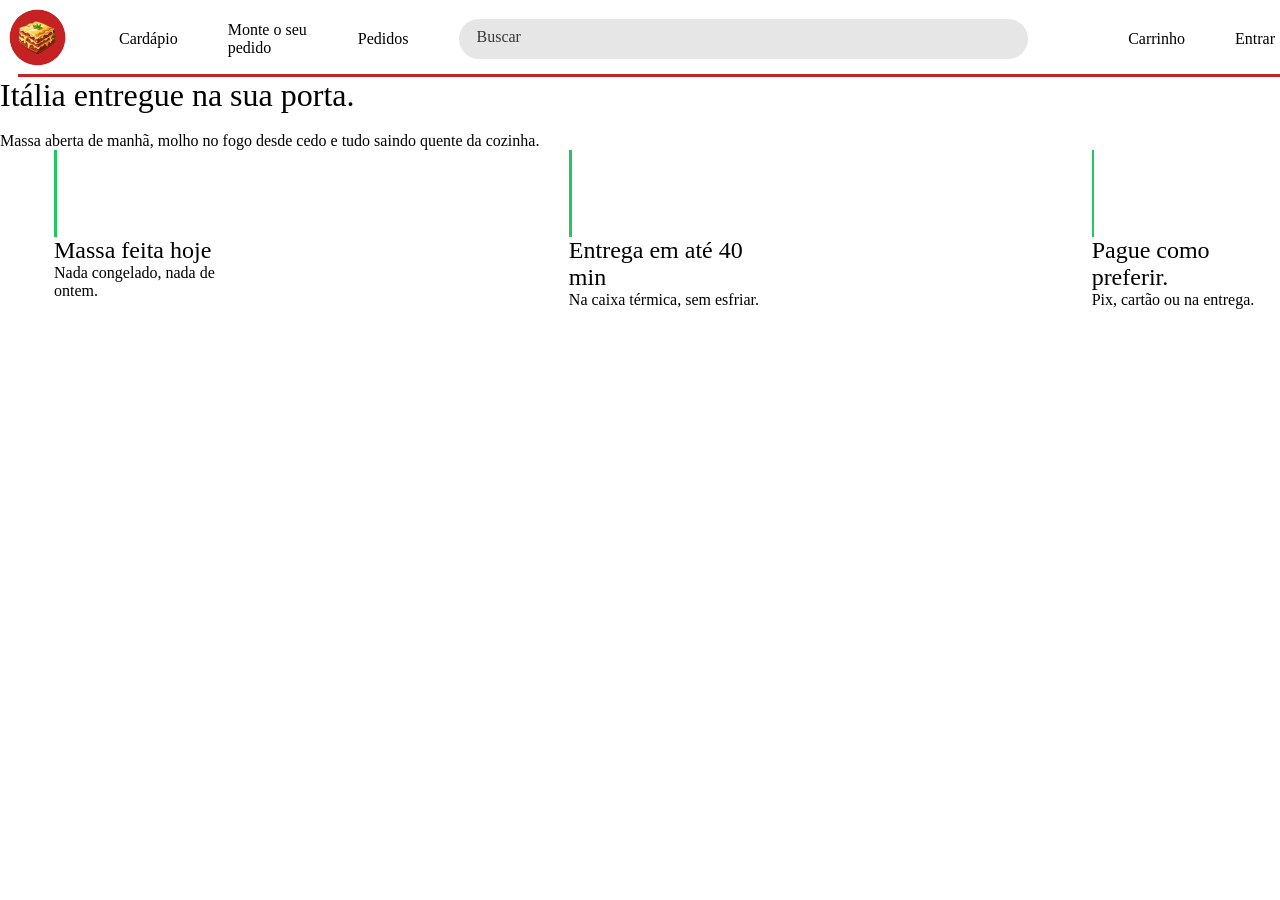
==== index.html @ 50cc24cd "Add files via upload" ====
<!DOCTYPE html>
<html lang="en">
<head>
    <meta charset="UTF-8">
    <meta name="viewport" content="width=device-width, initial-scale=1.0">
    <link rel="stylesheet" href="style.css">
    <title>Document</title>
</head>
<body>
    <section>
        <ul class="menu">
            <li><img src="imgs/ALLA_ROMANA__1_-removebg-preview.png" class="logo" alt=""></li>
            <li><a href="">Cardápio</a></li>
            <li><a href="">Monte o seu pedido</a></li>
            <li><a href="">Pedidos</a></li>
            <li id="move"><img src="" alt=""><p class="font-buscar">Buscar</p></li>
            <li class="espacamento"></li>
            <li><a href="">Carrinho</a></li>
            <li><a href="">Entrar</a></li>
        </ul>
        <span class="linha"></span>
    </section>
    <main class="container-main">

        <div>
        <h1 class="font-lado">Itália entregue na sua porta.</h1>
        <img src="" alt="">
        <p>Massa aberta de manhã, molho no fogo desde cedo e tudo saindo quente da cozinha.</p>
    </div>

    <div class="container-info">
        <div>
            <span class="linha-info"></span>
        <h2>Massa feita hoje</h2>
        <p>Nada congelado, nada de ontem.</p>
    </div>

    <div><span class="linha-info"></span>
        <h2>Entrega em até 40 min</h2>
        <p>Na caixa térmica, sem esfriar.</p>
    </div>

    <div>
        <span class="linha-info"></span>
        <h2>Pague como preferir.</h2>
        <p>Pix, cartão ou na entrega.</p>
    </div>

    </div>
    </main>

    <footer class="container-copy">

    </footer>
</body>
</html>
---- style.css ----
*{
    box-sizing: border-box;
    margin: 0;
    padding: 0;
    font-weight: normal;
    font-style: normal;
}

:root{
    --cor-fonte: black;
    --cor-busca: #E6E6E6;
}

li{
    list-style-type: none;
}
a{
    text-decoration: none;
    color: var(--cor-fonte);
}

.menu{
    display: flex;
    align-items: center;
    padding: 5px;
    margin: 0;
    gap: 50px;
}
.logo{
    width: 64px;
    height: 64px;
}


#move{
    text-align: center;
    background-color:var(--cor-busca);
    height: 40px;
    width: 100vh;
    border-radius: 100px;
    color: #383838;
    display: flex;
}
.font-buscar{
    margin-top: 1vh;
    margin-left: 2vh;
}
.linha{
    background-color: #C72323;
    display: flex;
    margin-left: 2vh;
    margin-top: -0.5vh;
    width: 1880px;
    height: 3px;
}

.container-info{
    margin-left: 6vh;
    display: flex;
    gap: 26%;
}

.linha-info{
    background-color: #23C75F;
    display: flex;
    width: 2.74px;
    height: 87.63px;
}
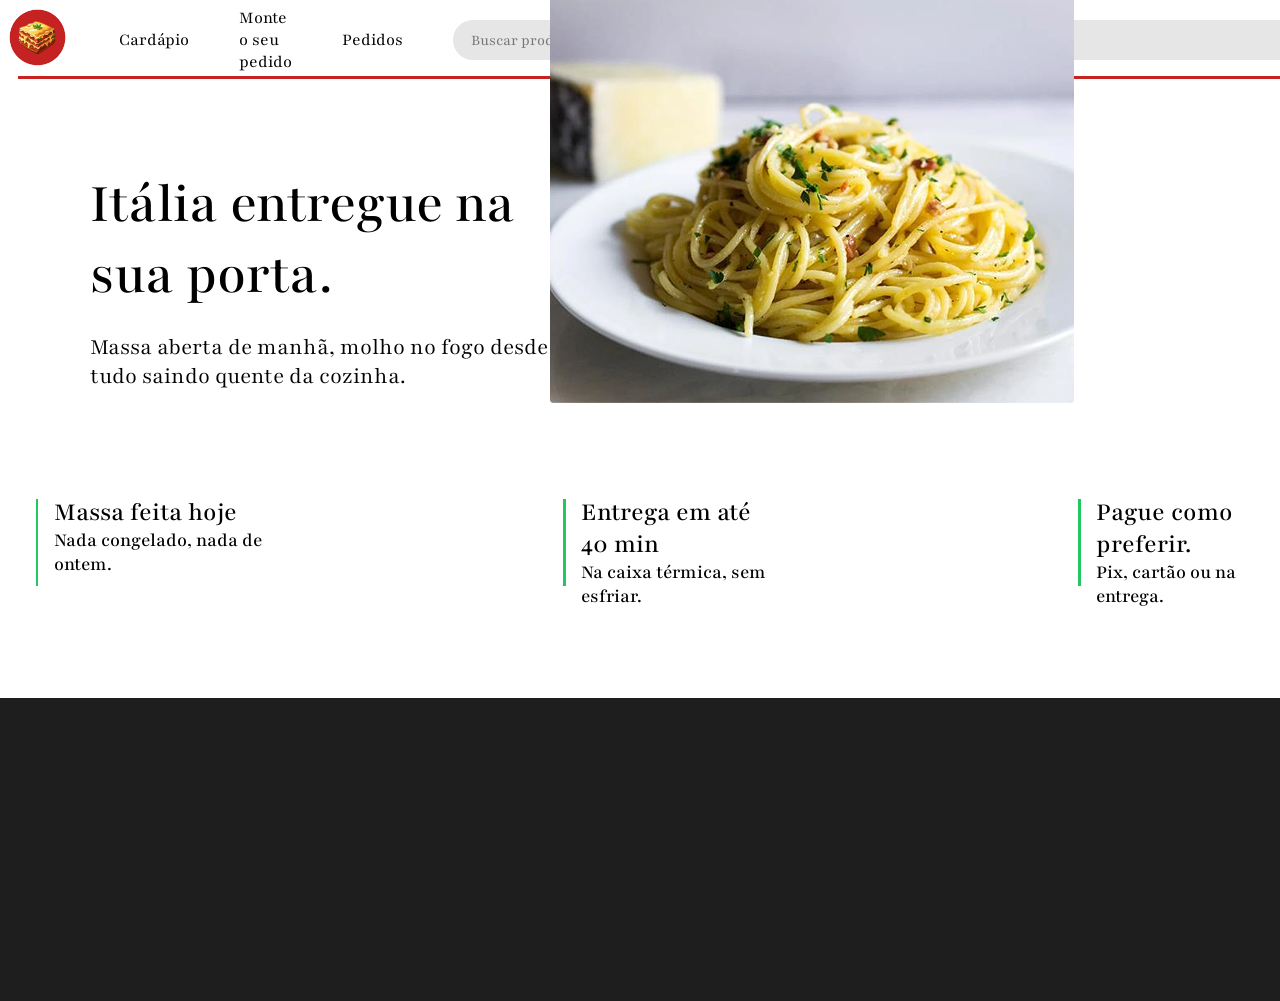
==== commit f787820e: "Add files via upload" ====
--- a/index.html
+++ b/index.html
@@ -4,6 +4,10 @@
     <meta charset="UTF-8">
     <meta name="viewport" content="width=device-width, initial-scale=1.0">
     <link rel="stylesheet" href="style.css">
+    <link rel="preconnect" href="https://fonts.googleapis.com">
+<link rel="preconnect" href="https://fonts.gstatic.com" crossorigin>
+<link href="https://fonts.googleapis.com/css2?family=Playfair:ital,opsz,wght@0,5..1200,300..900;1,5..1200,300..900&display=swap" rel="stylesheet">
+
     <title>Document</title>
 </head>
 <body>
@@ -13,44 +17,47 @@
             <li><a href="">Cardápio</a></li>
             <li><a href="">Monte o seu pedido</a></li>
             <li><a href="">Pedidos</a></li>
-            <li id="move"><img src="" alt=""><p class="font-buscar">Buscar</p></li>
+            <li id="move"><img src="" alt=""><input type="search" placeholder="Buscar produto" class="transparente"></li>
             <li class="espacamento"></li>
             <li><a href="">Carrinho</a></li>
-            <li><a href="">Entrar</a></li>
+            <li class="botao-entrar"><a href="">Entrar</a></li>
         </ul>
         <span class="linha"></span>
     </section>
     <main class="container-main">
 
-        <div>
-        <h1 class="font-lado">Itália entregue na sua porta.</h1>
-        <img src="" alt="">
-        <p>Massa aberta de manhã, molho no fogo desde cedo e tudo saindo quente da cozinha.</p>
+        <div class="lado">
+        <h1 class="font-lado">Itália entregue na <br> sua porta.</h1>
+        <div><img src="" alt=""></div>
+        <p class="font-texto">Massa aberta de manhã, molho no fogo desde cedo e <br> tudo saindo quente da cozinha.</p>
     </div>
+
+    <div class="img-main"><img src="imgs/366d358a-5ea7-4a79-bf94-345fd62c4c5f 1.png" alt=""></div>
 
     <div class="container-info">
         <div>
-            <span class="linha-info"></span>
-        <h2>Massa feita hoje</h2>
-        <p>Nada congelado, nada de ontem.</p>
-    </div>
-
-    <div><span class="linha-info"></span>
-        <h2>Entrega em até 40 min</h2>
-        <p>Na caixa térmica, sem esfriar.</p>
+            <div><span class="linha-info"></span></div>
+        <h2 class="fonte">Massa feita hoje</h2>
+        <p class="fonte">Nada congelado, nada de ontem.</p>
     </div>
 
     <div>
-        <span class="linha-info"></span>
-        <h2>Pague como preferir.</h2>
-        <p>Pix, cartão ou na entrega.</p>
+        <div><span class="linha-info"></span></div>
+        <h2 class="fonte">Entrega em até 40 min</h2>
+        <p class="fonte">Na caixa térmica, sem esfriar.</p>
+    </div>
+
+    <div>
+        <div><span class="linha-info"></span></div>
+        <h2 class="fonte">Pague como preferir.</h2>
+        <p class="fonte">Pix, cartão ou na entrega.</p>
     </div>
 
     </div>
     </main>
 
     <footer class="container-copy">
-
+        
     </footer>
 </body>
 </html>
--- a/style.css
+++ b/style.css
@@ -4,6 +4,9 @@
     padding: 0;
     font-weight: normal;
     font-style: normal;
+    font-family: "Playfair", serif;
+    font-style: normal;
+    font-size: 18px;
 }
 
 :root{
@@ -26,6 +29,7 @@
     margin: 0;
     gap: 50px;
 }
+
 .logo{
     width: 64px;
     height: 64px;
@@ -60,9 +64,78 @@
     gap: 26%;
 }
 
+.lado{
+    margin-left: 10vh;
+    margin-top: 10vh;
+    font-size: 59px;
+}
+
+.img-main{
+    margin-left: 43%;
+    margin-top: -45vh;
+}
+
+.font-lado{
+    font-size: 59px;
+    font-weight: 500;
+}
+
+.font-texto{
+    font-size: 24px;
+    font-weight: 300;
+}
+
+
 .linha-info{
     background-color: #23C75F;
     display: flex;
-    width: 2.74px;
+    width: 2.34px;
     height: 87.63px;
+    margin-left: -2vh;
+    position: relative;
+    top: 10vh;
+}
+
+.container-copy{
+    width: 1904.62px;
+    height: 302.56px;
+    margin-top: 10vh;
+    background-color: #1E1E1E;
+}
+
+.transparente{
+    background-color: transparent;
+    border: transparent;
+    display: inline-block;
+    margin-left: 2vh;
+    height: 40px;
+    width: 100vh;
+    font-family: "Playfair", serif;
+  font-style: normal;
+  font-size: 16px;
+}
+
+.fonte{
+    font-weight: 500;
+}
+
+h2{
+    font-size: 27px;
+}
+
+p{
+    font-size: 20px;
+}
+
+.botao-entrar{
+    background-color: #C72323;
+    width:100px;
+    text-align: center;
+    height:36px;
+    border-radius: 5px;
+}
+
+.botao-entrar:hover{
+    background-color: transparent;
+
 }
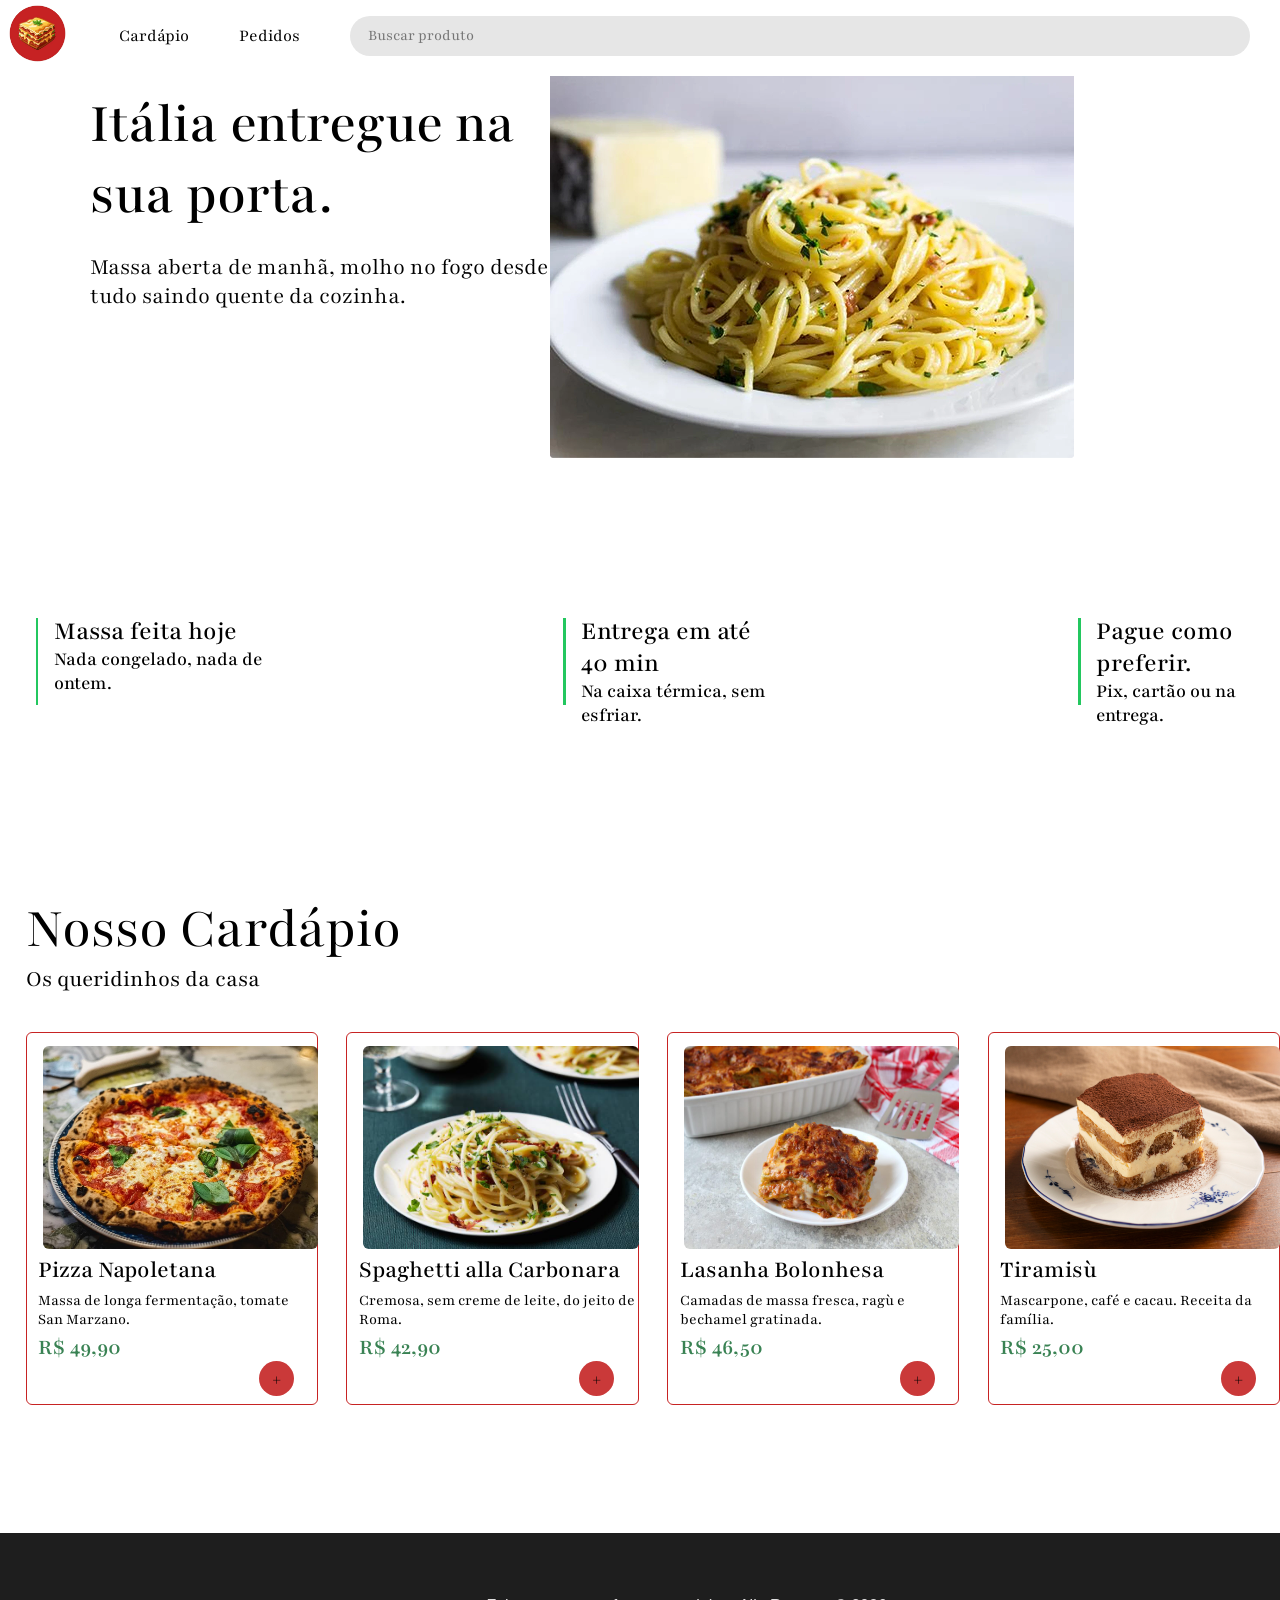
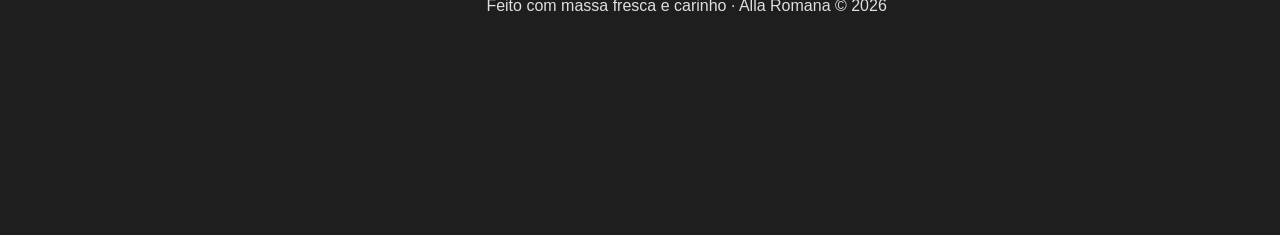
==== commit 5dfe2287: "Add files via upload" ====
--- a/index.html
+++ b/index.html
@@ -8,31 +8,31 @@
 <link rel="preconnect" href="https://fonts.gstatic.com" crossorigin>
 <link href="https://fonts.googleapis.com/css2?family=Playfair:ital,opsz,wght@0,5..1200,300..900;1,5..1200,300..900&display=swap" rel="stylesheet">
 
-    <title>Document</title>
+    <title>Alla Romana</title>
 </head>
 <body>
     <section>
         <ul class="menu">
             <li><img src="imgs/ALLA_ROMANA__1_-removebg-preview.png" class="logo" alt=""></li>
-            <li><a href="">Cardápio</a></li>
-            <li><a href="">Monte o seu pedido</a></li>
+            <li><a href="perfil.html">Cardápio</a></li>
             <li><a href="">Pedidos</a></li>
             <li id="move"><img src="" alt=""><input type="search" placeholder="Buscar produto" class="transparente"></li>
             <li class="espacamento"></li>
-            <li><a href="">Carrinho</a></li>
-            <li class="botao-entrar"><a href="">Entrar</a></li>
+            <button class="carrinho" id="openCart">🛒<span id="itens">0</span></button>
+            <li class="botao-entrar"><a href="login.html">Entrar</a></li>
         </ul>
         <span class="linha"></span>
     </section>
     <main class="container-main">
 
-        <div class="lado">
+        <div class="lado container-img">
         <h1 class="font-lado">Itália entregue na <br> sua porta.</h1>
         <div><img src="" alt=""></div>
         <p class="font-texto">Massa aberta de manhã, molho no fogo desde cedo e <br> tudo saindo quente da cozinha.</p>
     </div>
 
     <div class="img-main"><img src="imgs/366d358a-5ea7-4a79-bf94-345fd62c4c5f 1.png" alt=""></div>
+
 
     <div class="container-info">
         <div>
@@ -54,10 +54,48 @@
     </div>
 
     </div>
+
+    <div class="container-cardapio">
+        <h1 class="fonte-cardapio">Nosso Cardápio</h1>
+        <p class="font-prato">Os queridinhos da casa</p>
+    </div>
+
+    <section class="container-img-cardapio">
+            <div class="container-pizza"><img src="imgs/pizza-napolitana.jpg" id="pizza">
+                <h1 class="font-cardapio">Pizza Napoletana</h1>
+                <p class="font-detalhe">Massa de longa fermentação, tomate San Marzano.</p>
+                <p class="preco">R$ 49,90</p>
+                <button class="botao-cardapio">+</button>
+            </div>
+            <div class="container-macarrao"><img src="imgs/images (1).jpg" id="macarrao">
+                <h1 class="font-cardapio">Spaghetti alla Carbonara</h1>
+                <p class="font-detalhe">Cremosa, sem creme de leite, do jeito de Roma.</p>
+                <p class="preco">R$ 42,90</p>
+                <button class="botao-cardapio">+</button>
+            </div>
+            <div class="container-lasanha"><img src="imgs/immagine-evidenza-lasagne-alla-bolognese-1-960x640.jpg" id="lasanha">
+                <h1 class="font-cardapio">Lasanha Bolonhesa</h1>
+                <p class="font-detalhe">Camadas de massa fresca, ragù e bechamel gratinada.</p>
+                <p class="preco">R$ 46,50</p>
+                <button class="botao-cardapio">+</button>
+            </div>
+            <div class="container-sobremesa"><img src="imgs/Tiramisu_1200x800.jpg" id="sobremesa">
+                <h1 class="font-cardapio">Tiramisù</h1>
+                <p class="font-detalhe">Mascarpone, café e cacau. Receita da família.</p>
+                <p class="preco">R$ 25,00</p>
+                <button  class="botao-cardapio">+</button>
+            </div>
+    </section>
+
     </main>
 
     <footer class="container-copy">
-        
+        <div>
+            <p id="font-footer">
+                Feito com massa fresca e carinho · Alla Romana © 2026
+            </p>
+        </div>
     </footer>
+    <script src="script.js"></script>
 </body>
 </html>
--- a/style.css
+++ b/style.css
@@ -14,6 +14,7 @@
     --cor-busca: #E6E6E6;
 }
 
+
 li{
     list-style-type: none;
 }
@@ -28,6 +29,9 @@
     padding: 5px;
     margin: 0;
     gap: 50px;
+    position: fixed;
+    background-color: white;
+    z-index: 10000;
 }
 
 .logo{
@@ -50,18 +54,19 @@
     margin-left: 2vh;
 }
 .linha{
-    background-color: #C72323;
     display: flex;
     margin-left: 2vh;
     margin-top: -0.5vh;
-    width: 1880px;
+    width: 1770px;
     height: 3px;
 }
 
 .container-info{
     margin-left: 6vh;
+    margin-top: 5%;
     display: flex;
     gap: 26%;
+    
 }
 
 .lado{
@@ -70,9 +75,11 @@
     font-size: 59px;
 }
 
+
 .img-main{
     margin-left: 43%;
-    margin-top: -45vh;
+    margin-top: -30vh;
+    border-radius: 20px;
 }
 
 .font-lado{
@@ -97,22 +104,32 @@
 }
 
 .container-copy{
-    width: 1904.62px;
+    width: 1794.62px;
     height: 302.56px;
-    margin-top: 10vh;
+    margin-top: 10%;
     background-color: #1E1E1E;
+}
+
+#font-footer{
+    color: rgb(224, 223, 223);
+    font-family: Arial, Helvetica, sans-serif;
+    font-size: 16px;
+    position: absolute;
+    margin-left: 38%;
+    margin-top: 5%; 
 }
 
 .transparente{
     background-color: transparent;
     border: transparent;
+    border-color: transparent;
     display: inline-block;
     margin-left: 2vh;
     height: 40px;
     width: 100vh;
     font-family: "Playfair", serif;
-  font-style: normal;
-  font-size: 16px;
+    font-style: normal;
+    font-size: 16px;
 }
 
 .fonte{
@@ -133,9 +150,152 @@
     text-align: center;
     height:36px;
     border-radius: 5px;
+    border: 1px solid;
+    border-color: #1E1E1E;
+    cursor: pointer;
 }
 
 .botao-entrar:hover{
+    transition: 0.5s;
     background-color: transparent;
-
-}+    border: 1px solid;
+    border-color: #C72323;
+}
+
+.container-cardapio{
+    position: relative;
+    margin-left: 2%;
+    margin-top: 13%;
+}
+
+.fonte-cardapio{
+    font-size: 59px;
+}
+
+.font-prato{
+    font-size: 24px;
+}
+
+#pizza{
+    width: 275.34px;
+    height:202.95px ;
+    border-radius: 6px;
+    margin-left: 5.5%;
+    margin-top: 4.5%;
+}
+
+.container-pizza{
+    width: 310.34px;
+    margin-left: 2%;
+    margin-top: 3%;
+    height:372.95px ;
+    background-color: white;
+    border: 1.9px solid #C72323;
+    border-radius: 6px;
+}
+
+#macarrao{
+     width: 275.34px;
+    height:202.95px ;
+    border-radius: 6px;
+    margin-left: 5.5%;
+    margin-top: 4.5%;
+}
+
+.container-macarrao{
+     width: 310.34px;
+    margin-left: 2%;
+    margin-top: 3%;
+    height:372.95px ;
+    background-color: white;
+    border: 1.9px solid #C72323;
+    border-radius: 6px;
+}
+
+.container-img-cardapio{
+    display: flex;
+    gap: 3px;
+}
+
+#lasanha{
+    width: 275.34px;
+    height:202.95px ;
+    border-radius: 6px;
+    margin-left: 5.5%;
+    margin-top: 4.5%;
+}
+
+.container-lasanha{
+    width: 310.34px;
+    margin-left: 2%;
+    margin-top: 3%;
+    height:372.95px ;
+    background-color: white;
+    border: 1.9px solid #C72323;
+    border-radius: 6px;
+}
+
+.font-cardapio{
+    font-size: 25px;
+    font-weight: 500;
+    margin-left: 4%;
+}
+
+.font-detalhe{
+    font-size: 16px;
+    margin-left: 4%;
+    margin-top: 2%;
+}
+
+.botao-cardapio{
+    margin-left: 80%;
+    background-color: #ca3939;
+    border-color: transparent;
+    border-radius: 30px;
+    width: 35px;
+    height: 35px;
+    cursor: pointer;
+}
+
+
+.preco{
+    margin-left: 4%;
+    margin-top: 2%;
+    font-size: 23px;
+    font-weight: 600;
+    color: #398253;
+}
+
+.container-sobremesa{
+    width: 310.34px;
+    margin-left: 2%;
+    margin-top: 3%;
+    height:372.95px ;
+    background-color: white;
+    border: 1.9px solid #C72323;
+    border-radius: 6px;
+}
+
+#sobremesa{
+    width: 275.34px;
+    height:202.95px ;
+    border-radius: 6px;
+    margin-left: 5.5%;
+    margin-top: 4.5%;
+}
+
+.carrinho{
+    background-color: #C72323;
+    color: white;
+    border: 1px solid black;
+    border-radius: 5px;
+    padding: 8px 14px;
+    font-weight: 700;
+    cursor: pointer;
+}
+
+.carrinho span{
+    padding: 0 7px;
+    margin-left:6px;
+}
+
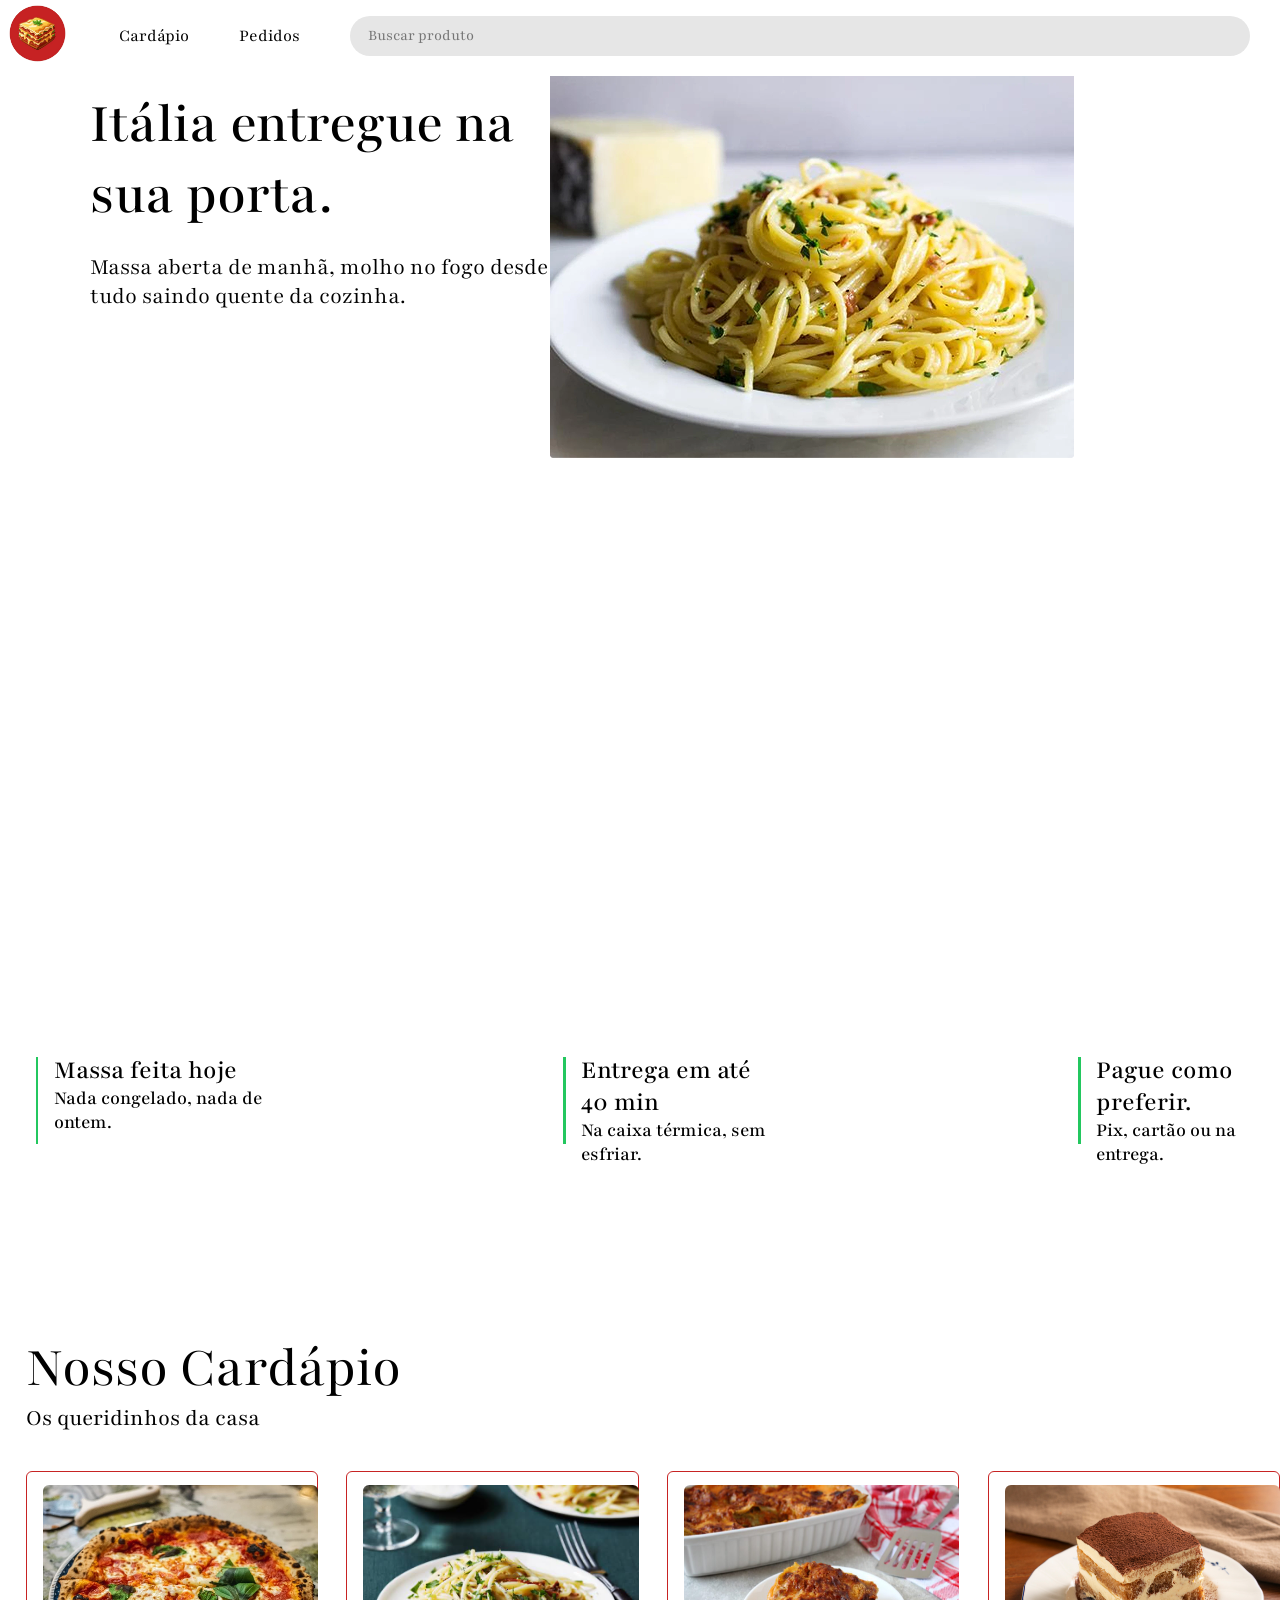
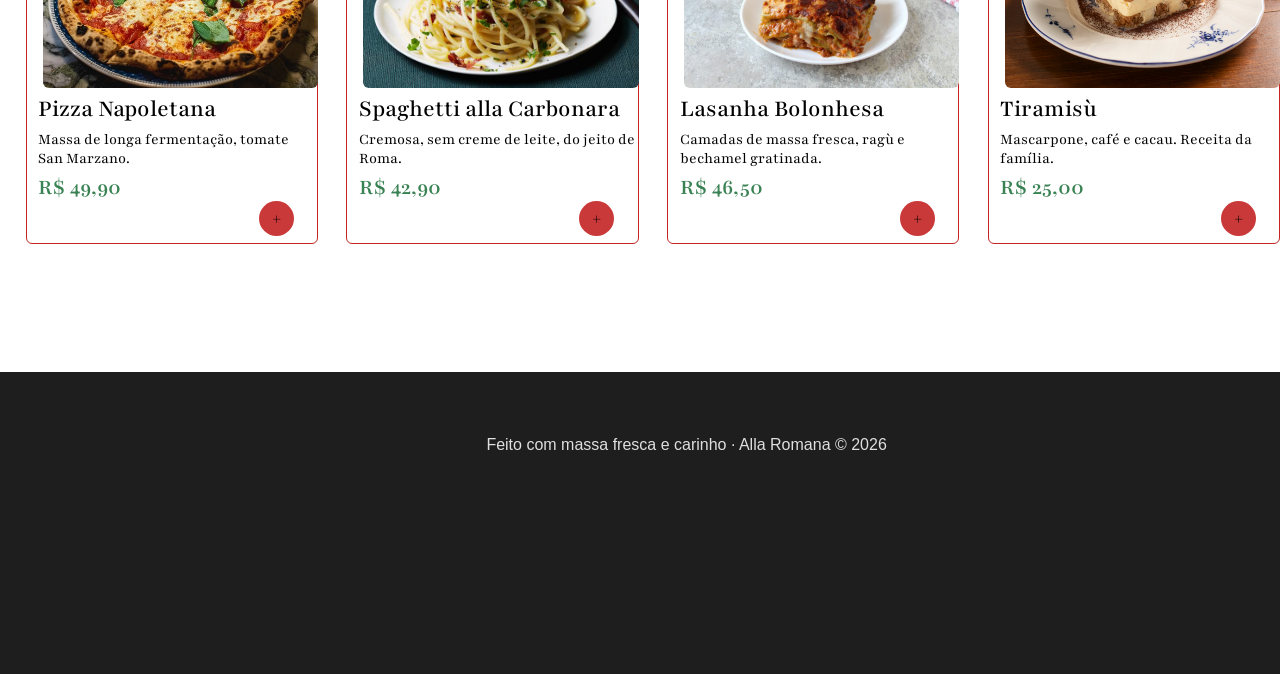
==== commit 19e78422: "Add files via upload" ====
--- a/index.html
+++ b/index.html
@@ -33,6 +33,9 @@
 
     <div class="img-main"><img src="imgs/366d358a-5ea7-4a79-bf94-345fd62c4c5f 1.png" alt=""></div>
 
+    <div class="carrinho-compras">
+        <div>a</div>
+    </div>
 
     <div class="container-info">
         <div>
--- a/style.css
+++ b/style.css
@@ -299,3 +299,12 @@
     margin-left:6px;
 }
 
+.carrinho-compras{
+    background-color: rgb(154, 167, 179);
+    width: 500px;
+    height: 800px;
+    display: flex;
+    margin-left: 73%;
+    margin-top: -28.2%;
+    opacity: 0;
+}
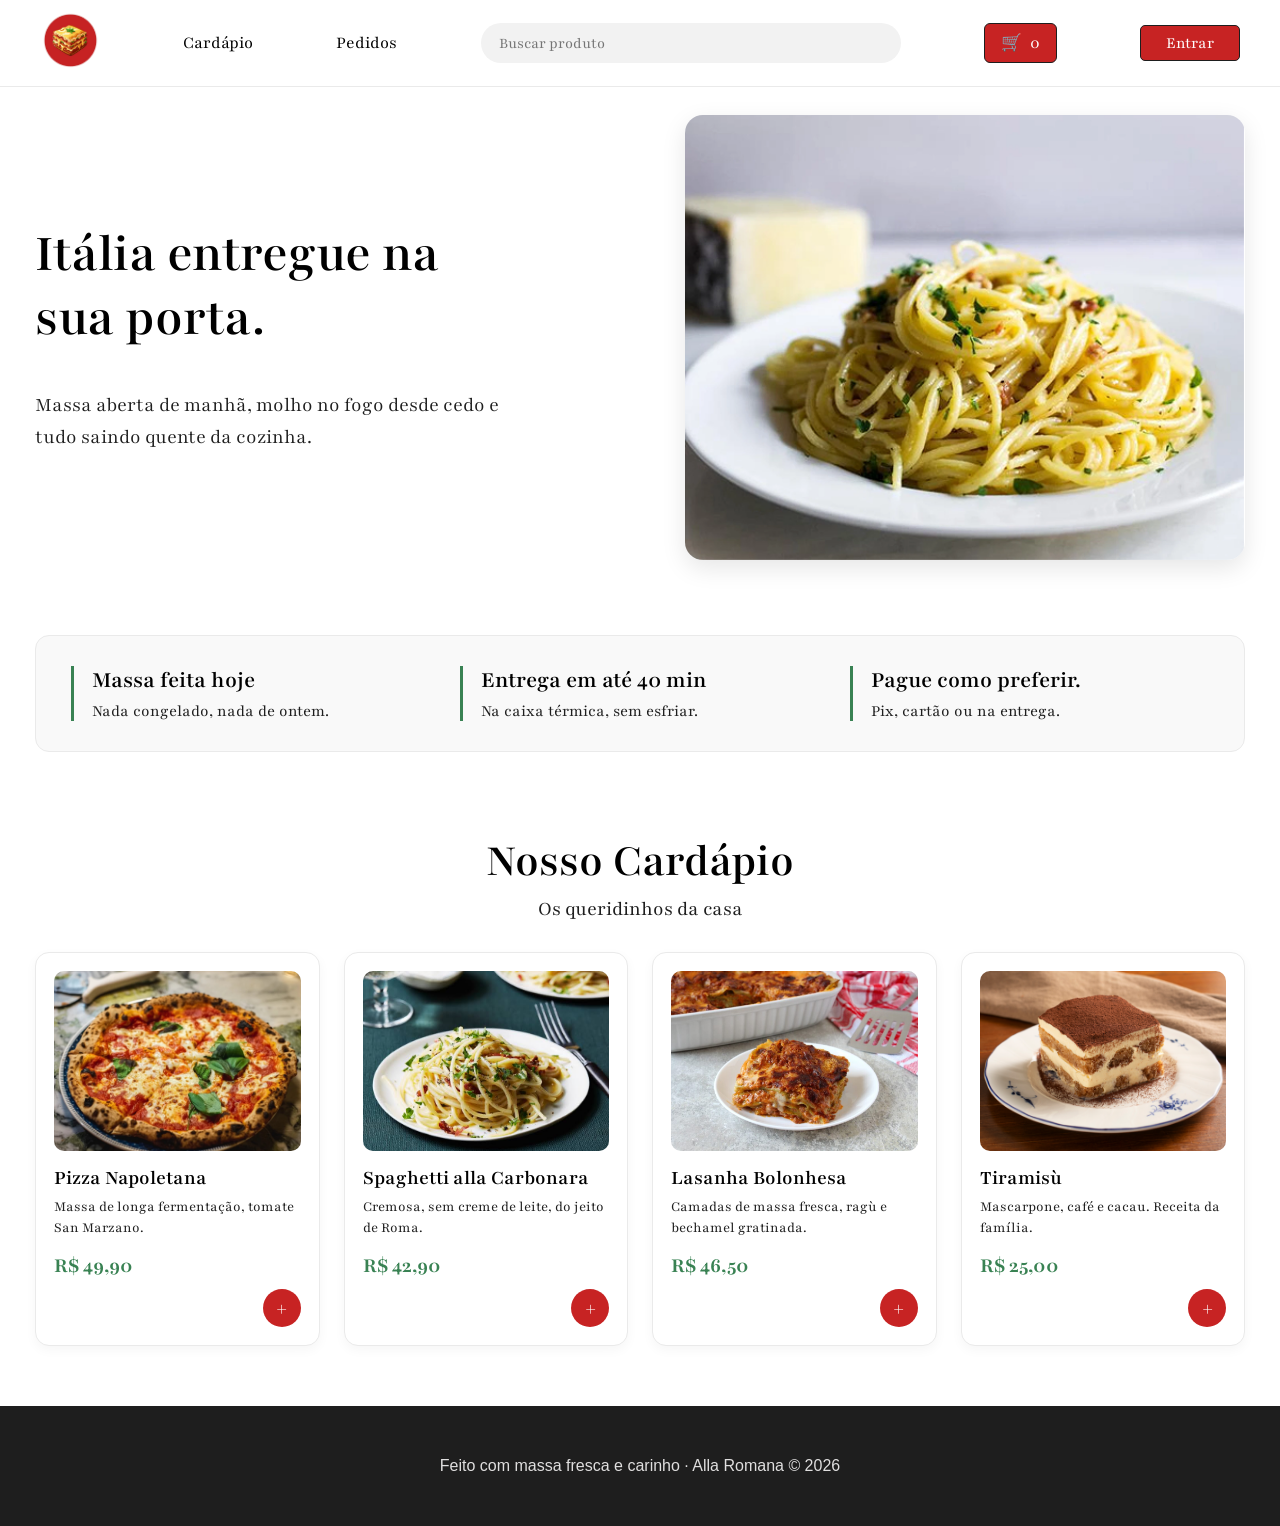
==== commit 9619adf6: "Add files via upload" ====
--- a/index.html
+++ b/index.html
@@ -11,59 +11,78 @@
     <title>Alla Romana</title>
 </head>
 <body>
-    <section>
+   <section>
         <ul class="menu">
-            <li><img src="imgs/ALLA_ROMANA__1_-removebg-preview.png" class="logo" alt=""></li>
-            <li><a href="perfil.html">Cardápio</a></li>
-            <li><a href="">Pedidos</a></li>
+            <li><a href="index.html"><img src="imgs/ALLA_ROMANA__1_-removebg-preview.png" class="logo" alt=""></a></li>
+            <li><a href="cardapio.html">Cardápio</a></li>
+            <li><a href="perfil.html?aba=pedidos">Pedidos</a></li>
             <li id="move"><img src="" alt=""><input type="search" placeholder="Buscar produto" class="transparente"></li>
             <li class="espacamento"></li>
             <button class="carrinho" id="openCart">🛒<span id="itens">0</span></button>
-            <li class="botao-entrar"><a href="login.html">Entrar</a></li>
+            
+            <li class="area-usuario">
+                <!--aba que so aparece quando o usuario nao esta logado-->
+                <div class="botao-entrar" id="nav-btn-entrar">
+                    <a href="login.html">Entrar</a>
+                </div>
+
+                <!-- aba que aparece quando o usuario esta logado -->
+                <div class="perfil-dropdown-container oculto" id="nav-perfil-container">
+                    <button class="btn-foto-perfil" id="btn-abrir-menu" title="Menu da Conta">
+                        <img src="https://flaticon.com" alt="Foto de Perfil" id="nav-foto-img">
+                    </button>
+
+                    <div class="dropdown-menu" id="dropdown-menu">
+                        <div class="dropdown-header">
+                            <strong id="dropdown-nome">Nome do Usuário</strong>
+                        </div>
+                        <hr>
+                        <a href="perfil.html?aba=pedidos" class="dropdown-item"> Meus Pedidos</a>
+                        <a href="perfil.html?aba=conta" class="dropdown-item"> Minha Conta</a>
+                        <hr>
+                        <button type="button" class="dropdown-item sair" id="btn-sair-menu"> Sair</button>
+                    </div>
+                </div>
+            </li>
         </ul>
         <span class="linha"></span>
     </section>
+
     <main class="container-main">
+        <div class="lado container-img">
+            <h1 class="font-lado">Itália entregue na <br> sua porta.</h1>
+            <div><img src="" alt=""></div>
+            <p class="font-texto">Massa aberta de manhã, molho no fogo desde cedo e <br> tudo saindo quente da cozinha.</p>
+        </div>
 
-        <div class="lado container-img">
-        <h1 class="font-lado">Itália entregue na <br> sua porta.</h1>
-        <div><img src="" alt=""></div>
-        <p class="font-texto">Massa aberta de manhã, molho no fogo desde cedo e <br> tudo saindo quente da cozinha.</p>
-    </div>
+        <div class="img-main"><img src="imgs/366d358a-5ea7-4a79-bf94-345fd62c4c5f 1.png" alt=""></div>
 
-    <div class="img-main"><img src="imgs/366d358a-5ea7-4a79-bf94-345fd62c4c5f 1.png" alt=""></div>
+        <div class="container-info">
+            <div>
+                <div><span class="linha-info"></span></div>
+                <h2 class="fonte">Massa feita hoje</h2>
+                <p class="fonte">Nada congelado, nada de ontem.</p>
+            </div>
 
-    <div class="carrinho-compras">
-        <div>a</div>
-    </div>
+            <div>
+                <div><span class="linha-info"></span></div>
+                <h2 class="fonte">Entrega em até 40 min</h2>
+                <p class="fonte">Na caixa térmica, sem esfriar.</p>
+            </div>
 
-    <div class="container-info">
-        <div>
-            <div><span class="linha-info"></span></div>
-        <h2 class="fonte">Massa feita hoje</h2>
-        <p class="fonte">Nada congelado, nada de ontem.</p>
-    </div>
+            <div>
+                <div><span class="linha-info"></span></div>
+                <h2 class="fonte">Pague como preferir.</h2>
+                <p class="fonte">Pix, cartão ou na entrega.</p>
+            </div>
+        </div>
 
-    <div>
-        <div><span class="linha-info"></span></div>
-        <h2 class="fonte">Entrega em até 40 min</h2>
-        <p class="fonte">Na caixa térmica, sem esfriar.</p>
-    </div>
+        <div class="container-cardapio" id="cardapio">
+            <h1 class="fonte-cardapio">Nosso Cardápio</h1>
+            <p class="font-prato" id="mais-pedidos">Os queridinhos da casa</p>
+        </div>
 
-    <div>
-        <div><span class="linha-info"></span></div>
-        <h2 class="fonte">Pague como preferir.</h2>
-        <p class="fonte">Pix, cartão ou na entrega.</p>
-    </div>
-
-    </div>
-
-    <div class="container-cardapio">
-        <h1 class="fonte-cardapio">Nosso Cardápio</h1>
-        <p class="font-prato">Os queridinhos da casa</p>
-    </div>
-
-    <section class="container-img-cardapio">
+        <section class="container-img-cardapio">
             <div class="container-pizza"><img src="imgs/pizza-napolitana.jpg" id="pizza">
                 <h1 class="font-cardapio">Pizza Napoletana</h1>
                 <p class="font-detalhe">Massa de longa fermentação, tomate San Marzano.</p>
@@ -86,10 +105,9 @@
                 <h1 class="font-cardapio">Tiramisù</h1>
                 <p class="font-detalhe">Mascarpone, café e cacau. Receita da família.</p>
                 <p class="preco">R$ 25,00</p>
-                <button  class="botao-cardapio">+</button>
+                <button class="botao-cardapio">+</button>
             </div>
-    </section>
-
+        </section>
     </main>
 
     <footer class="container-copy">
@@ -99,6 +117,7 @@
             </p>
         </div>
     </footer>
+
     <script src="script.js"></script>
 </body>
 </html>
--- a/style.css
+++ b/style.css
@@ -1,310 +1,521 @@
-*{
+* {
     box-sizing: border-box;
     margin: 0;
     padding: 0;
     font-weight: normal;
     font-style: normal;
     font-family: "Playfair", serif;
-    font-style: normal;
     font-size: 18px;
 }
 
-:root{
+:root {
     --cor-fonte: black;
-    --cor-busca: #E6E6E6;
-}
-
-
-li{
+    --cor-busca: #F2F2F2;
+    --vermelho-marca: #C72323;
+    --vermelho-hover: #a31b1b;
+    --verde-marca: #398253;
+}
+
+body {
+    background-color: #FFFFFF;
+    color: var(--cor-fonte);
+    display: flex;
+    flex-direction: column;
+    min-height: 100vh;
+}
+
+li {
     list-style-type: none;
 }
-a{
+
+a {
     text-decoration: none;
     color: var(--cor-fonte);
 }
 
-.menu{
-    display: flex;
-    align-items: center;
-    padding: 5px;
-    margin: 0;
-    gap: 50px;
+.oculto {
+    display: none !important;
+}
+
+
+.menu {
+    display: flex;
+    align-items: center;
+    justify-content: space-between;
+    padding: 10px 40px;
+    width: 100%;
     position: fixed;
+    top: 0;
+    left: 0;
+    background-color: #FFFFFF;
+    border-bottom: 1px solid #EAEAEA;
+    z-index: 10000;
+}
+
+.logo {
+    width: 60px;
+    height: 60px;
+}
+
+.menu li a:hover {
+    color: var(--vermelho-marca);
+    transition: 0.2s;
+}
+
+#move {
+    background-color: var(--cor-busca);
+    height: 40px;
+    width: 35%;
+    border-radius: 100px;
+    display: flex;
+    align-items: center;
+    padding: 0 18px;
+}
+
+.transparente {
+    background: transparent;
+    border: none;
+    outline: none;
+    width: 100%;
+    font-size: 16px;
+}
+
+.espacamento, .linha {
+    display: none;
+}
+
+.carrinho {
+    background-color: var(--vermelho-marca);
+    color: white;
+    border: 1px solid #1E1E1E;
+    border-radius: 6px;
+    padding: 8px 16px;
+    font-weight: 700;
+    font-size: 17px;
+    cursor: pointer;
+    transition: 0.2s;
+}
+
+.carrinho:hover {
+    background-color: var(--vermelho-hover);
+}
+
+.carrinho span {
+    margin-left: 8px;
+}
+
+
+.area-usuario {
+    display: flex;
+    align-items: center;
+}
+
+.botao-entrar {
+    background-color: var(--vermelho-marca);
+    width: 100px;
+    height: 36px;
+    border-radius: 5px;
+    border: 1px solid #1E1E1E;
+    cursor: pointer;
+    display: flex;
+    align-items: center;
+    justify-content: center;
+    transition: 0.3s;
+}
+
+.botao-entrar a {
+    color: white;
+    font-size: 17px;
+    width: 100%;
+    height: 100%;
+    display: flex;
+    align-items: center;
+    justify-content: center;
+}
+
+.botao-entrar:hover {
+    background-color: transparent;
+    border-color: var(--vermelho-marca);
+}
+
+.botao-entrar:hover a {
+    color: var(--vermelho-marca);
+}
+
+.perfil-dropdown-container {
+    position: relative;
+    display: flex;
+    align-items: center;
+}
+
+.btn-foto-perfil {
+    width: 44px;
+    height: 44px;
+    border-radius: 50%;
+    border: 2px solid var(--vermelho-marca);
+    padding: 0;
+    overflow: hidden;
+    cursor: pointer;
+    background-color: #f0f0f0;
+    transition: transform 0.2s;
+}
+
+.btn-foto-perfil:hover {
+    transform: scale(1.06);
+}
+
+.btn-foto-perfil img {
+    width: 100%;
+    height: 100%;
+    object-fit: cover;
+}
+
+.dropdown-menu {
+    position: absolute;
+    right: 0;
+    top: 54px;
+    width: 220px;
     background-color: white;
-    z-index: 10000;
-}
-
-.logo{
-    width: 64px;
-    height: 64px;
-}
-
-
-#move{
+    border: 1px solid #ddd;
+    border-radius: 8px;
+    box-shadow: 0 8px 20px rgba(0, 0, 0, 0.12);
+    display: none;
+    flex-direction: column;
+    overflow: hidden;
+    z-index: 20000;
+}
+
+.dropdown-menu.ativo {
+    display: flex;
+    animation: descerMenu 0.2s ease-out;
+}
+
+@keyframes descerMenu {
+    from {
+        opacity: 0;
+        transform: translateY(-10px);
+    }
+    to {
+        opacity: 1;
+        transform: translateY(0);
+    }
+}
+
+.dropdown-header {
+    padding: 12px 15px;
+    background-color: #f9f9f9;
+}
+
+.dropdown-header strong {
+    font-weight: 700;
+    font-size: 16px;
+    color: #1E1E1E;
+}
+
+.dropdown-menu hr {
+    border: none;
+    border-top: 1px solid #eee;
+}
+
+.dropdown-item {
+    padding: 11px 15px;
+    text-align: left;
+    background: none;
+    border: none;
+    font-size: 16px;
+    color: #333;
+    cursor: pointer;
+    display: block;
+    width: 100%;
+    transition: 0.2s;
+}
+
+.dropdown-item:hover {
+    background-color: #f5f5f5;
+}
+
+.dropdown-item.sair {
+    color: var(--vermelho-marca);
+    font-weight: 700;
+}
+
+
+.container-main {
+    width: 100%;
+    max-width: 1320px;
+    margin: 115px auto 60px auto;
+    padding: 0 35px;
+    display: flex;
+    flex-wrap: wrap;
+    align-items: center;
+    justify-content: space-between;
+}
+
+.lado.container-img {
+    width: 48%;
+    padding-right: 20px;
+}
+
+.font-lado {
+    font-size: 56px;
+    font-weight: 600;
+    line-height: 1.15;
+    margin-bottom: 18px;
+    color: var(--cor-fonte);
+}
+
+.font-texto {
+    font-size: 21px;
+    font-weight: 300;
+    line-height: 1.5;
+    color: #1E1E1E;
+}
+
+.img-main {
+    width: 48%;
+    display: flex;
+    justify-content: flex-end;
+}
+
+.img-main img {
+    width: 100%;
+    max-width: 560px;
+    height: auto;
+    border-radius: 18px;
+    box-shadow: 0 8px 25px rgba(0, 0, 0, 0.1);
+}
+
+
+.container-info {
+    width: 100%;
+    margin-top: 75px;
+    padding: 30px 35px;
+    background-color: #F9F9F9;
+    border: 1px solid #EAEAEA;
+    border-radius: 14px;
+    display: flex;
+    justify-content: space-between;
+    gap: 30px;
+}
+
+.container-info > div {
+    flex: 1;
+    border-left: 3px solid var(--verde-marca);
+    padding-left: 18px;
+}
+
+.linha-info {
+    display: none;
+}
+
+.container-info h2.fonte {
+    font-size: 24px;
+    font-weight: 600;
+    margin-bottom: 6px;
+    color: var(--cor-fonte);
+}
+
+.container-info p.fonte {
+    font-size: 17px;
+    color: #1E1E1E;
+}
+
+
+
+.container-cardapio {
+    width: 100%;
+    margin-top: 80px;
+    margin-bottom: 30px;
     text-align: center;
-    background-color:var(--cor-busca);
-    height: 40px;
-    width: 100vh;
-    border-radius: 100px;
-    color: #383838;
-    display: flex;
-}
-.font-buscar{
-    margin-top: 1vh;
-    margin-left: 2vh;
-}
-.linha{
-    display: flex;
-    margin-left: 2vh;
-    margin-top: -0.5vh;
-    width: 1770px;
-    height: 3px;
-}
-
-.container-info{
-    margin-left: 6vh;
-    margin-top: 5%;
-    display: flex;
-    gap: 26%;
-    
-}
-
-.lado{
-    margin-left: 10vh;
-    margin-top: 10vh;
-    font-size: 59px;
-}
-
-
-.img-main{
-    margin-left: 43%;
-    margin-top: -30vh;
-    border-radius: 20px;
-}
-
-.font-lado{
-    font-size: 59px;
-    font-weight: 500;
-}
-
-.font-texto{
-    font-size: 24px;
-    font-weight: 300;
-}
-
-
-.linha-info{
-    background-color: #23C75F;
-    display: flex;
-    width: 2.34px;
-    height: 87.63px;
-    margin-left: -2vh;
-    position: relative;
-    top: 10vh;
-}
-
-.container-copy{
-    width: 1794.62px;
-    height: 302.56px;
-    margin-top: 10%;
+}
+
+.fonte-cardapio {
+    font-size: 48px;
+    font-weight: 600;
+    color: var(--cor-fonte);
+}
+
+.font-prato {
+    font-size: 21px;
+    color: #1E1E1E;
+    margin-top: 6px;
+}
+
+.container-img-cardapio {
+    width: 100%;
+    display: grid;
+    grid-template-columns: repeat(4, 1fr);
+    gap: 24px;
+}
+
+.container-pizza,
+.container-macarrao,
+.container-lasanha,
+.container-sobremesa {
+    background-color: #FFFFFF;
+    border: 1px solid #EAEAEA;
+    border-radius: 14px;
+    padding: 18px;
+    box-shadow: 0 4px 12px rgba(0, 0, 0, 0.04);
+    transition: 0.25s;
+    display: flex;
+    flex-direction: column;
+    justify-content: space-between;
+}
+
+.container-pizza:hover,
+.container-macarrao:hover,
+.container-lasanha:hover,
+.container-sobremesa:hover {
+    border-color: var(--vermelho-marca);
+    transform: translateY(-4px);
+    box-shadow: 0 6px 18px rgba(199, 35, 35, 0.12);
+}
+
+#pizza,
+#macarrao,
+#lasanha,
+#sobremesa {
+    width: 100%;
+    height: 180px;
+    object-fit: cover;
+    border-radius: 10px;
+    margin-bottom: 14px;
+}
+
+.font-cardapio {
+    font-size: 21px;
+    font-weight: 600;
+    color: var(--cor-fonte);
+    margin-bottom: 6px;
+}
+
+.font-detalhe {
+    font-size: 15px;
+    color: #1E1E1E;
+    line-height: 1.4;
+    margin-bottom: 14px;
+}
+
+.preco {
+    font-size: 22px;
+    font-weight: 700;
+    color: var(--verde-marca);
+    margin-bottom: 10px;
+}
+
+.botao-cardapio {
+    align-self: flex-end;
+    background-color: var(--vermelho-marca);
+    color: white;
+    border: none;
+    border-radius: 50%;
+    width: 38px;
+    height: 38px;
+    font-size: 22px;
+    font-weight: bold;
+    cursor: pointer;
+    display: flex;
+    align-items: center;
+    justify-content: center;
+    transition: 0.2s;
+}
+
+.botao-cardapio:hover {
+    background-color: var(--vermelho-hover);
+    transform: scale(1.1);
+}
+
+
+.container-copy {
+    width: 100%;
+    height: 120px;
+    margin-top: auto;
     background-color: #1E1E1E;
-}
-
-#font-footer{
+    display: flex;
+    justify-content: center;
+    align-items: center;
+}
+
+#font-footer {
     color: rgb(224, 223, 223);
     font-family: Arial, Helvetica, sans-serif;
     font-size: 16px;
-    position: absolute;
-    margin-left: 38%;
-    margin-top: 5%; 
-}
-
-.transparente{
-    background-color: transparent;
-    border: transparent;
-    border-color: transparent;
-    display: inline-block;
-    margin-left: 2vh;
-    height: 40px;
-    width: 100vh;
-    font-family: "Playfair", serif;
-    font-style: normal;
-    font-size: 16px;
-}
-
-.fonte{
-    font-weight: 500;
-}
-
-h2{
-    font-size: 27px;
-}
-
-p{
-    font-size: 20px;
-}
-
-.botao-entrar{
-    background-color: #C72323;
-    width:100px;
     text-align: center;
-    height:36px;
-    border-radius: 5px;
-    border: 1px solid;
-    border-color: #1E1E1E;
-    cursor: pointer;
-}
-
-.botao-entrar:hover{
-    transition: 0.5s;
-    background-color: transparent;
-    border: 1px solid;
-    border-color: #C72323;
-}
-
-.container-cardapio{
-    position: relative;
-    margin-left: 2%;
-    margin-top: 13%;
-}
-
-.fonte-cardapio{
-    font-size: 59px;
-}
-
-.font-prato{
-    font-size: 24px;
-}
-
-#pizza{
-    width: 275.34px;
-    height:202.95px ;
-    border-radius: 6px;
-    margin-left: 5.5%;
-    margin-top: 4.5%;
-}
-
-.container-pizza{
-    width: 310.34px;
-    margin-left: 2%;
-    margin-top: 3%;
-    height:372.95px ;
-    background-color: white;
-    border: 1.9px solid #C72323;
-    border-radius: 6px;
-}
-
-#macarrao{
-     width: 275.34px;
-    height:202.95px ;
-    border-radius: 6px;
-    margin-left: 5.5%;
-    margin-top: 4.5%;
-}
-
-.container-macarrao{
-     width: 310.34px;
-    margin-left: 2%;
-    margin-top: 3%;
-    height:372.95px ;
-    background-color: white;
-    border: 1.9px solid #C72323;
-    border-radius: 6px;
-}
-
-.container-img-cardapio{
-    display: flex;
-    gap: 3px;
-}
-
-#lasanha{
-    width: 275.34px;
-    height:202.95px ;
-    border-radius: 6px;
-    margin-left: 5.5%;
-    margin-top: 4.5%;
-}
-
-.container-lasanha{
-    width: 310.34px;
-    margin-left: 2%;
-    margin-top: 3%;
-    height:372.95px ;
-    background-color: white;
-    border: 1.9px solid #C72323;
-    border-radius: 6px;
-}
-
-.font-cardapio{
-    font-size: 25px;
-    font-weight: 500;
-    margin-left: 4%;
-}
-
-.font-detalhe{
-    font-size: 16px;
-    margin-left: 4%;
-    margin-top: 2%;
-}
-
-.botao-cardapio{
-    margin-left: 80%;
-    background-color: #ca3939;
-    border-color: transparent;
-    border-radius: 30px;
-    width: 35px;
-    height: 35px;
-    cursor: pointer;
-}
-
-
-.preco{
-    margin-left: 4%;
-    margin-top: 2%;
-    font-size: 23px;
-    font-weight: 600;
-    color: #398253;
-}
-
-.container-sobremesa{
-    width: 310.34px;
-    margin-left: 2%;
-    margin-top: 3%;
-    height:372.95px ;
-    background-color: white;
-    border: 1.9px solid #C72323;
-    border-radius: 6px;
-}
-
-#sobremesa{
-    width: 275.34px;
-    height:202.95px ;
-    border-radius: 6px;
-    margin-left: 5.5%;
-    margin-top: 4.5%;
-}
-
-.carrinho{
-    background-color: #C72323;
-    color: white;
-    border: 1px solid black;
-    border-radius: 5px;
-    padding: 8px 14px;
-    font-weight: 700;
-    cursor: pointer;
-}
-
-.carrinho span{
-    padding: 0 7px;
-    margin-left:6px;
-}
-
-.carrinho-compras{
-    background-color: rgb(154, 167, 179);
-    width: 500px;
-    height: 800px;
-    display: flex;
-    margin-left: 73%;
-    margin-top: -28.2%;
-    opacity: 0;
-}
+}
+
+@media (max-width: 1024px) {
+    .container-img-cardapio {
+        grid-template-columns: repeat(2, 1fr);
+    }
+
+    .font-lado {
+        font-size: 44px;
+    }
+}
+
+@media (max-width: 768px) {
+    .menu {
+        padding: 10px 15px;
+        flex-wrap: wrap;
+        gap: 10px;
+    }
+
+    .logo {
+        width: 48px;
+        height: 48px;
+    }
+
+    #move {
+        order: 3;
+        width: 100%;
+        height: 36px;
+    }
+
+    .container-main {
+        margin-top: 145px;
+        padding: 0 20px;
+        flex-direction: column;
+        text-align: center;
+    }
+
+    .lado.container-img,
+    .img-main {
+        width: 100%;
+        padding-right: 0;
+    }
+
+    .font-lado {
+        font-size: 36px;
+    }
+
+    .font-texto {
+        font-size: 18px;
+        margin-bottom: 25px;
+        color: #1E1E1E;
+    }
+
+    .img-main {
+        justify-content: center;
+    }
+
+    .container-info {
+        flex-direction: column;
+        padding: 20px;
+        gap: 20px;
+        margin-top: 45px;
+    }
+
+    .fonte-cardapio {
+        font-size: 34px;
+    }
+
+    .container-img-cardapio {
+        grid-template-columns: 1fr;
+    }
+
+    .container-copy {
+        padding: 20px;
+        height: auto;
+    }
+}
